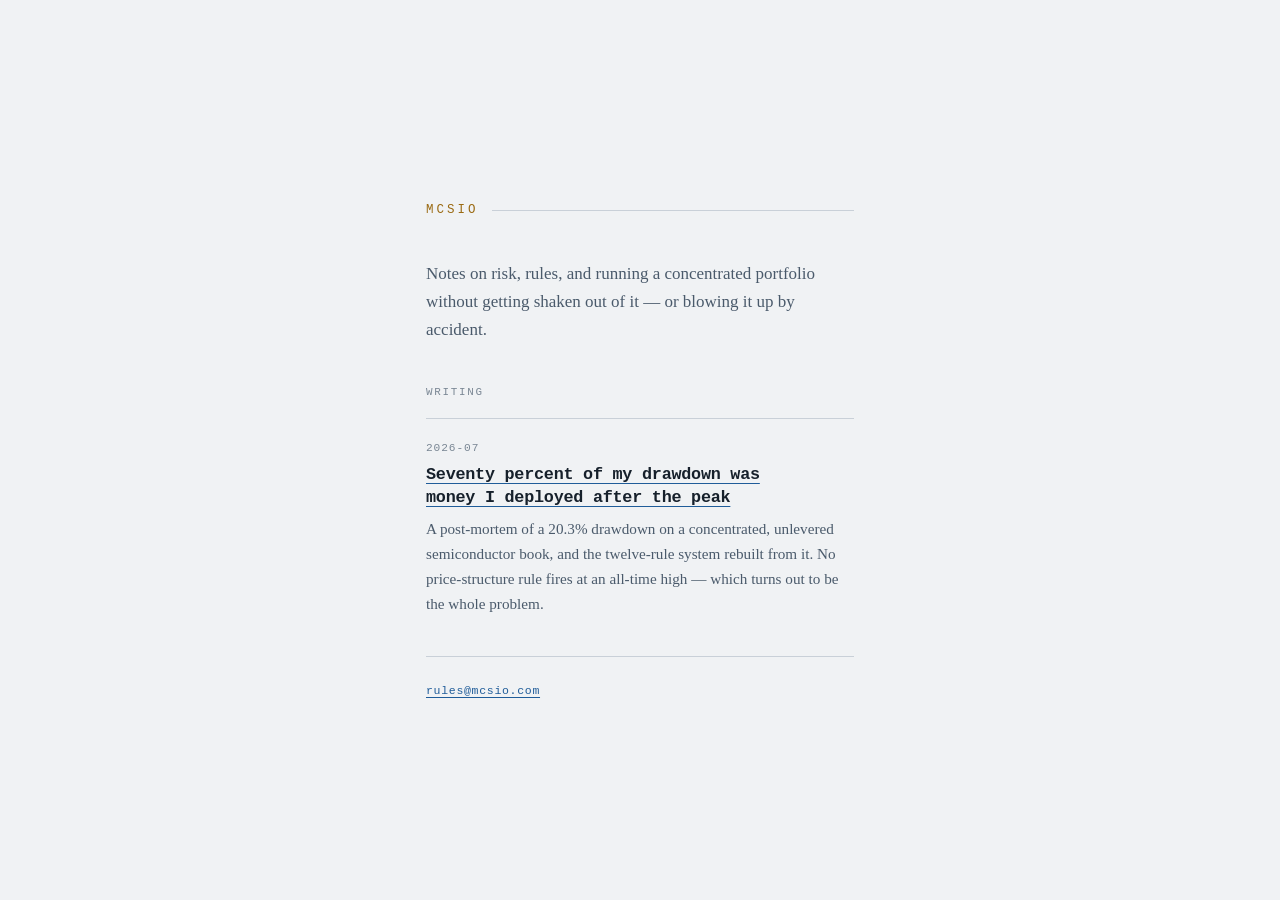
==== index.html @ a9d7b23f "feat: mcsio.com site with drawdown post-mortem Static GitHub Pages site. Root index links to /drawdo" ====
<!doctype html>
<html lang="en">
<head>
<meta charset="utf-8">
<meta name="viewport" content="width=device-width, initial-scale=1">
<title>mcsio</title>
<meta name="description" content="Notes on risk, rules, and running a concentrated portfolio.">
<style>
  *, *::before, *::after { box-sizing: border-box; }
  body { margin: 0; }

  :root {
    --ground:    #F0F2F4;
    --hairline:  #C9D0D8;
    --text:      #16202B;
    --text-soft: #4A5A6B;
    --text-mute: #7A8794;
    --accent:    #1F5C99;
    --alarm:     #9A6A12;
    --mono: ui-monospace, "SF Mono", SFMono-Regular, "JetBrains Mono", Menlo, Consolas, "Liberation Mono", monospace;
    --serif: "Iowan Old Style", "Charter", Charter, Georgia, "Times New Roman", serif;
  }

  @media (prefers-color-scheme: dark) {
    :root {
      --ground:    #0A0E13;
      --hairline:  #232D38;
      --text:      #D9E1E9;
      --text-soft: #A2AFBC;
      --text-mute: #6E7C8A;
      --accent:    #4C8FD1;
      --alarm:     #D99A2B;
    }
  }

  :root[data-theme="dark"] {
    --ground:    #0A0E13;
    --hairline:  #232D38;
    --text:      #D9E1E9;
    --text-soft: #A2AFBC;
    --text-mute: #6E7C8A;
    --accent:    #4C8FD1;
    --alarm:     #D99A2B;
  }

  :root[data-theme="light"] {
    --ground:    #F0F2F4;
    --hairline:  #C9D0D8;
    --text:      #16202B;
    --text-soft: #4A5A6B;
    --text-mute: #7A8794;
    --accent:    #1F5C99;
    --alarm:     #9A6A12;
  }

  body {
    background: var(--ground);
    color: var(--text);
    font-family: var(--serif);
    font-size: 1.0625rem;
    line-height: 1.65;
    -webkit-font-smoothing: antialiased;
    min-height: 100vh;
    display: flex;
    align-items: center;
  }

  main {
    max-width: 56ch;
    margin: 0 auto;
    padding: 4rem 1.5rem;
    display: flex;
    flex-direction: column;
    gap: 2.5rem;
    width: 100%;
  }

  .wordmark {
    font-family: var(--mono);
    font-size: 0.78rem;
    letter-spacing: 0.24em;
    text-transform: uppercase;
    color: var(--alarm);
    display: flex;
    align-items: center;
    gap: 0.85rem;
    margin: 0;
  }
  .wordmark::after { content: ""; flex: 1; height: 1px; background: var(--hairline); }

  .intro { color: var(--text-soft); margin: 0; }

  h2 {
    font-family: var(--mono);
    font-size: 0.68rem;
    font-weight: 500;
    letter-spacing: 0.16em;
    text-transform: uppercase;
    color: var(--text-mute);
    margin: 0 0 1rem;
  }

  .entry {
    display: flex;
    flex-direction: column;
    gap: 0.4rem;
    padding-top: 1.25rem;
    border-top: 1px solid var(--hairline);
  }
  .entry-date {
    font-family: var(--mono);
    font-size: 0.7rem;
    letter-spacing: 0.08em;
    color: var(--text-mute);
  }
  .entry-title {
    font-family: var(--mono);
    font-size: 1.05rem;
    font-weight: 600;
    line-height: 1.35;
    letter-spacing: -0.015em;
    text-wrap: balance;
    margin: 0;
  }
  .entry-title a { color: var(--text); text-decoration-color: var(--accent); text-underline-offset: 4px; }
  .entry-title a:hover { color: var(--accent); }
  .entry-title a:focus-visible { outline: 2px solid var(--alarm); outline-offset: 3px; }
  .entry-blurb { font-size: 0.95rem; color: var(--text-soft); margin: 0; }

  footer {
    font-family: var(--mono);
    font-size: 0.72rem;
    letter-spacing: 0.06em;
    color: var(--text-mute);
    padding-top: 1.5rem;
    border-top: 1px solid var(--hairline);
  }
  footer a { color: var(--accent); text-underline-offset: 3px; }
</style>
</head>
<body>
<main>
  <p class="wordmark">mcsio</p>

  <p class="intro">Notes on risk, rules, and running a concentrated portfolio without getting shaken out of it — or blowing it up by accident.</p>

  <section>
    <h2>Writing</h2>
    <div class="entry">
      <span class="entry-date">2026-07</span>
      <h3 class="entry-title"><a href="/drawdown/">Seventy percent of my drawdown was money I deployed after the peak</a></h3>
      <p class="entry-blurb">A post-mortem of a 20.3% drawdown on a concentrated, unlevered semiconductor book, and the twelve-rule system rebuilt from it. No price-structure rule fires at an all-time high — which turns out to be the whole problem.</p>
    </div>
  </section>

  <footer><a href="mailto:rules@mcsio.com?subject=Rules">rules@mcsio.com</a></footer>
</main>
</body>
</html>
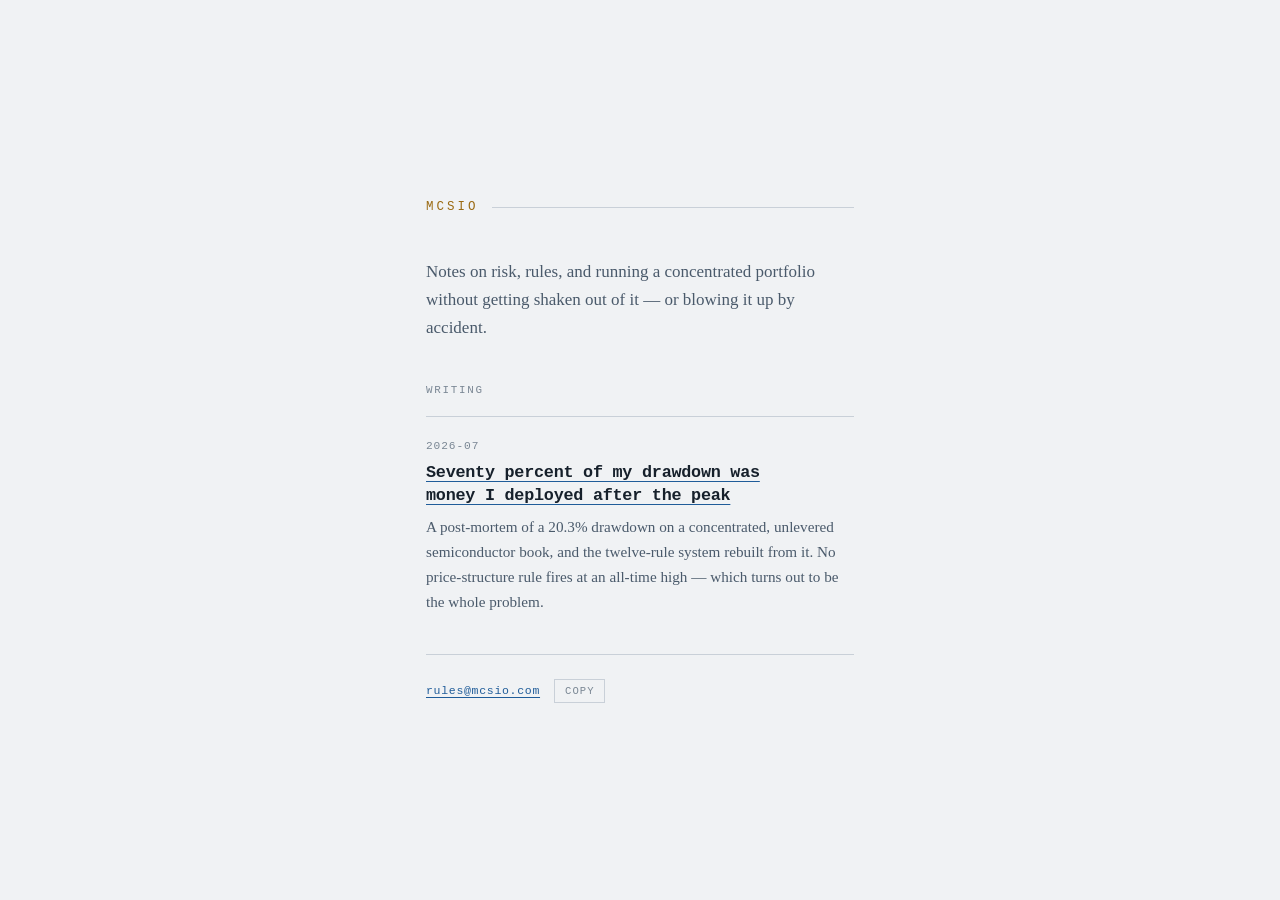
==== commit bb284ba4: "fix: contact address no longer depends on a mailto handler Clicking the address did nothing for anyo" ====
--- a/index.html
+++ b/index.html
@@ -5,6 +5,23 @@
 <meta name="viewport" content="width=device-width, initial-scale=1">
 <title>mcsio</title>
 <meta name="description" content="Notes on risk, rules, and running a concentrated portfolio.">
+<link rel="canonical" href="https://mcsio.com/">
+
+<link rel="icon" href="/favicon.ico" sizes="any">
+<link rel="icon" type="image/png" sizes="32x32" href="/assets/favicon-32.png">
+<link rel="icon" type="image/png" sizes="16x16" href="/assets/favicon-16.png">
+<link rel="apple-touch-icon" href="/assets/apple-touch-icon.png">
+
+<meta property="og:type" content="website">
+<meta property="og:title" content="mcsio">
+<meta property="og:description" content="Notes on risk, rules, and running a concentrated portfolio.">
+<meta property="og:url" content="https://mcsio.com/">
+<meta property="og:site_name" content="mcsio">
+<meta property="og:image" content="https://mcsio.com/assets/og.png">
+<meta property="og:image:width" content="1200">
+<meta property="og:image:height" content="630">
+<meta name="twitter:card" content="summary_large_image">
+<meta name="twitter:image" content="https://mcsio.com/assets/og.png">
 <style>
   *, *::before, *::after { box-sizing: border-box; }
   body { margin: 0; }
@@ -134,8 +151,28 @@
     color: var(--text-mute);
     padding-top: 1.5rem;
     border-top: 1px solid var(--hairline);
+    display: flex;
+    flex-wrap: wrap;
+    align-items: center;
+    gap: 0.6rem 0.9rem;
   }
   footer a { color: var(--accent); text-underline-offset: 3px; }
+  .copy-btn {
+    font-family: var(--mono);
+    font-size: 0.66rem;
+    letter-spacing: 0.1em;
+    text-transform: uppercase;
+    color: var(--text-mute);
+    background: transparent;
+    border: 1px solid var(--hairline);
+    padding: 0.35rem 0.6rem;
+    cursor: pointer;
+    line-height: 1;
+    white-space: nowrap;
+  }
+  .copy-btn:hover { color: var(--text); border-color: var(--text-mute); }
+  .copy-btn:focus-visible { outline: 2px solid var(--alarm); outline-offset: 2px; }
+  .copy-btn[data-done="1"] { color: var(--alarm); border-color: var(--alarm); }
 </style>
 </head>
 <body>
@@ -153,7 +190,42 @@
     </div>
   </section>
 
-  <footer><a href="mailto:rules@mcsio.com?subject=Rules">rules@mcsio.com</a></footer>
+  <footer>
+    <a href="mailto:rules@mcsio.com?subject=Rules">rules@mcsio.com</a>
+    <button type="button" class="copy-btn" data-copy="rules@mcsio.com">Copy</button>
+  </footer>
 </main>
+
+<script>
+  Array.prototype.forEach.call(document.querySelectorAll('.copy-btn'), function (b) {
+    b.addEventListener('click', function () {
+      var val = b.getAttribute('data-copy');
+      function done() {
+        b.textContent = 'Copied';
+        b.setAttribute('data-done', '1');
+        setTimeout(function () {
+          b.textContent = 'Copy';
+          b.removeAttribute('data-done');
+        }, 2000);
+      }
+      function fallback() {
+        var t = document.createElement('textarea');
+        t.value = val;
+        t.setAttribute('readonly', '');
+        t.style.position = 'absolute';
+        t.style.left = '-9999px';
+        document.body.appendChild(t);
+        t.select();
+        try { document.execCommand('copy'); done(); } catch (e) {}
+        document.body.removeChild(t);
+      }
+      if (navigator.clipboard && navigator.clipboard.writeText) {
+        navigator.clipboard.writeText(val).then(done, fallback);
+      } else {
+        fallback();
+      }
+    });
+  });
+</script>
 </body>
 </html>
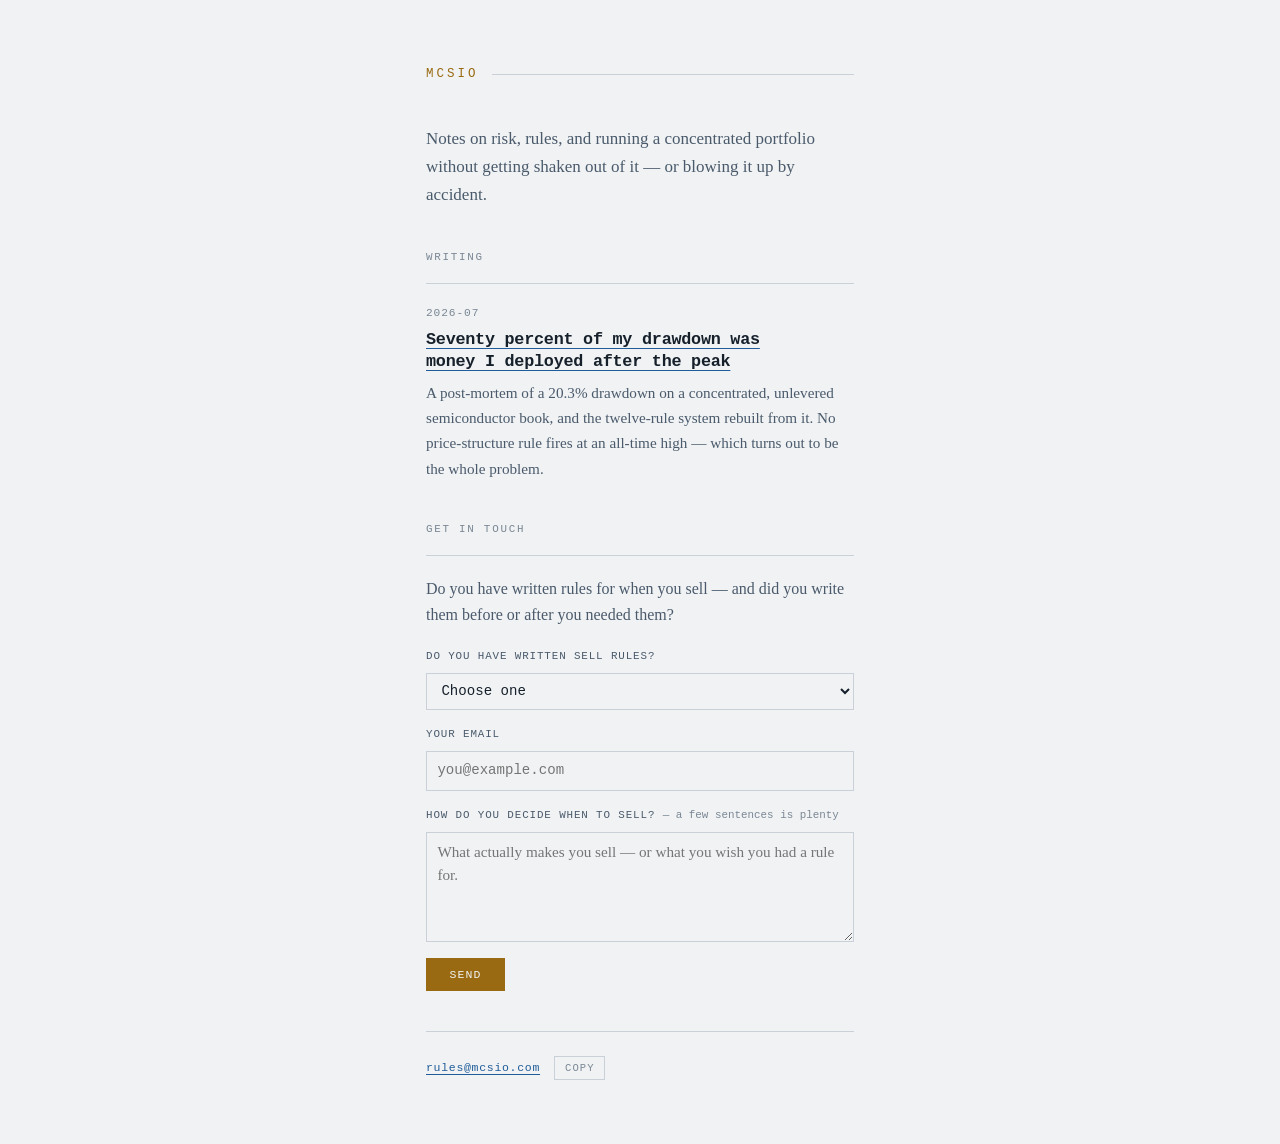
==== commit d3f8bb6e: "feat: contact form on the home page too Same Web3Forms form as the essay, styled to the home page's " ====
--- a/index.html
+++ b/index.html
@@ -173,6 +173,73 @@
   .copy-btn:hover { color: var(--text); border-color: var(--text-mute); }
   .copy-btn:focus-visible { outline: 2px solid var(--alarm); outline-offset: 2px; }
   .copy-btn[data-done="1"] { color: var(--alarm); border-color: var(--alarm); }
+
+  /* ---- reply form ---- */
+  .reply-form {
+    display: flex;
+    flex-direction: column;
+    gap: 1rem;
+    padding-top: 1.25rem;
+    border-top: 1px solid var(--hairline);
+  }
+  .ask-line { font-family: var(--serif); font-size: 1rem; color: var(--text-soft); margin: 0 0 0.25rem; }
+  .hp { position: absolute; left: -9999px; width: 1px; height: 1px; overflow: hidden; }
+  .fld { display: flex; flex-direction: column; gap: 0.4rem; }
+  .fld-label {
+    font-family: var(--mono);
+    font-size: 0.68rem;
+    letter-spacing: 0.08em;
+    text-transform: uppercase;
+    color: var(--text-soft);
+  }
+  .fld-label .opt { text-transform: none; letter-spacing: 0; color: var(--text-mute); }
+  .reply-form select,
+  .reply-form input,
+  .reply-form textarea {
+    font-family: var(--serif);
+    font-size: 0.95rem;
+    color: var(--text);
+    background: transparent;
+    border: 1px solid var(--hairline);
+    border-radius: 0;
+    padding: 0.55rem 0.65rem;
+    width: 100%;
+    line-height: 1.5;
+  }
+  .reply-form select, .reply-form input { font-family: var(--mono); font-size: 0.88rem; }
+  .reply-form textarea { resize: vertical; min-height: 5rem; }
+  .reply-form select:focus,
+  .reply-form input:focus,
+  .reply-form textarea:focus {
+    outline: none;
+    border-color: var(--accent);
+    box-shadow: 0 0 0 1px var(--accent);
+  }
+  .form-row { display: flex; align-items: center; gap: 1rem; flex-wrap: wrap; }
+  .submit-btn {
+    font-family: var(--mono);
+    font-size: 0.72rem;
+    letter-spacing: 0.1em;
+    text-transform: uppercase;
+    color: var(--ground);
+    background: var(--alarm);
+    border: 1px solid var(--alarm);
+    padding: 0.6rem 1.4rem;
+    cursor: pointer;
+    line-height: 1;
+  }
+  .submit-btn:hover { filter: brightness(1.08); }
+  .submit-btn:focus-visible { outline: 2px solid var(--accent); outline-offset: 2px; }
+  .submit-btn:disabled { opacity: 0.55; cursor: default; filter: none; }
+  .form-status { font-family: var(--mono); font-size: 0.72rem; color: var(--text-soft); }
+  .form-status[data-state="error"] { color: var(--alarm); }
+  .form-done {
+    font-family: var(--serif);
+    font-size: 1rem;
+    color: var(--text);
+    padding-top: 1.25rem;
+    border-top: 1px solid var(--hairline);
+  }
 </style>
 </head>
 <body>
@@ -188,6 +255,42 @@
       <h3 class="entry-title"><a href="/drawdown/">Seventy percent of my drawdown was money I deployed after the peak</a></h3>
       <p class="entry-blurb">A post-mortem of a 20.3% drawdown on a concentrated, unlevered semiconductor book, and the twelve-rule system rebuilt from it. No price-structure rule fires at an all-time high — which turns out to be the whole problem.</p>
     </div>
+  </section>
+
+  <section>
+    <h2>Get in touch</h2>
+    <form class="reply-form" id="reply-form" novalidate>
+      <p class="ask-line">Do you have written rules for when you sell — and did you write them before or after you needed them?</p>
+      <input type="hidden" name="access_key" value="99e8c854-280f-4691-b346-2e5a07fb1891">
+      <input type="hidden" name="subject" value="mcsio — someone answered the rules question (home)">
+      <input type="hidden" name="from_name" value="mcsio.com / home">
+      <input type="checkbox" name="botcheck" class="hp" tabindex="-1" autocomplete="off" aria-hidden="true">
+
+      <label class="fld">
+        <span class="fld-label">Do you have written sell rules?</span>
+        <select name="written_rules" required>
+          <option value="" disabled selected>Choose one</option>
+          <option>No — I decide in the moment</option>
+          <option>Some, but nothing written down</option>
+          <option>Yes — I have written rules</option>
+        </select>
+      </label>
+
+      <label class="fld">
+        <span class="fld-label">Your email</span>
+        <input type="email" name="email" required placeholder="you@example.com" autocomplete="email">
+      </label>
+
+      <label class="fld">
+        <span class="fld-label">How do you decide when to sell? <span class="opt">— a few sentences is plenty</span></span>
+        <textarea name="message" rows="4" required placeholder="What actually makes you sell — or what you wish you had a rule for."></textarea>
+      </label>
+
+      <div class="form-row">
+        <button type="submit" class="submit-btn">Send</button>
+        <span class="form-status" id="form-status" role="status" aria-live="polite"></span>
+      </div>
+    </form>
   </section>
 
   <footer>
@@ -226,6 +329,54 @@
       }
     });
   });
+
+  (function () {
+    var form = document.getElementById('reply-form');
+    if (!form) return;
+    var status = document.getElementById('form-status');
+    var submit = form.querySelector('.submit-btn');
+    var key = form.querySelector('[name="access_key"]').value;
+
+    form.addEventListener('submit', function (e) {
+      e.preventDefault();
+      if (!form.checkValidity()) { form.reportValidity(); return; }
+      if (key === 'WEB3FORMS_ACCESS_KEY') {
+        status.textContent = 'Form not configured yet — please email directly.';
+        status.setAttribute('data-state', 'error');
+        return;
+      }
+      submit.disabled = true;
+      status.removeAttribute('data-state');
+      status.textContent = 'Sending…';
+
+      var payload = {};
+      new FormData(form).forEach(function (v, k) { payload[k] = v; });
+
+      fetch('https://api.web3forms.com/submit', {
+        method: 'POST',
+        headers: { 'Content-Type': 'application/json', 'Accept': 'application/json' },
+        body: JSON.stringify(payload)
+      })
+      .then(function (r) { return r.json(); })
+      .then(function (data) {
+        if (data.success) {
+          var done = document.createElement('div');
+          done.className = 'form-done';
+          done.textContent = 'Got it — thank you. I read every one of these, and I’ll reply.';
+          form.parentNode.replaceChild(done, form);
+        } else {
+          submit.disabled = false;
+          status.textContent = 'Something went wrong. Try again, or email directly.';
+          status.setAttribute('data-state', 'error');
+        }
+      })
+      .catch(function () {
+        submit.disabled = false;
+        status.textContent = 'Couldn’t reach the server. Try again, or email directly.';
+        status.setAttribute('data-state', 'error');
+      });
+    });
+  })();
 </script>
 </body>
 </html>
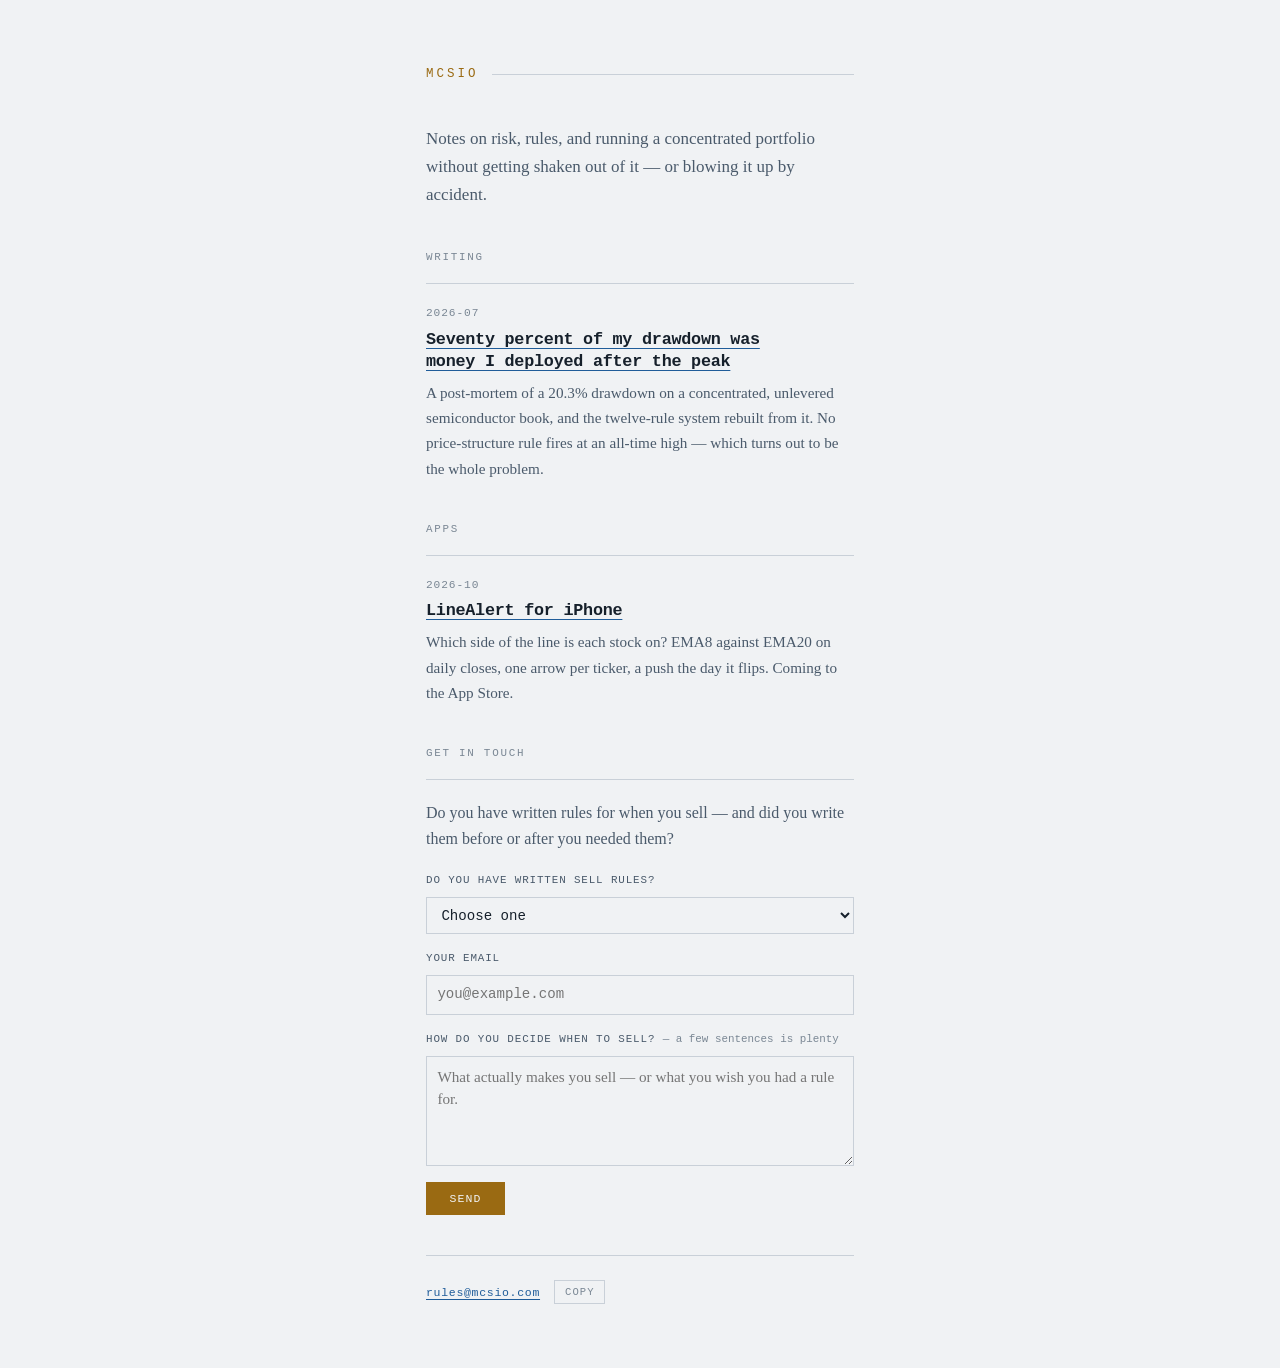
==== commit ff430483: "Add apps section: LineAlert landing, privacy policy, support FAQ Co-Authored-By: Claude Fable 5.1 <n" ====
--- a/index.html
+++ b/index.html
@@ -254,6 +254,15 @@
       <span class="entry-date">2026-07</span>
       <h3 class="entry-title"><a href="/drawdown/">Seventy percent of my drawdown was money I deployed after the peak</a></h3>
       <p class="entry-blurb">A post-mortem of a 20.3% drawdown on a concentrated, unlevered semiconductor book, and the twelve-rule system rebuilt from it. No price-structure rule fires at an all-time high — which turns out to be the whole problem.</p>
+    </div>
+  </section>
+
+  <section>
+    <h2>Apps</h2>
+    <div class="entry">
+      <span class="entry-date">2026-10</span>
+      <h3 class="entry-title"><a href="/linealert/">LineAlert for iPhone</a></h3>
+      <p class="entry-blurb">Which side of the line is each stock on? EMA8 against EMA20 on daily closes, one arrow per ticker, a push the day it flips. Coming to the App Store.</p>
     </div>
   </section>
 
